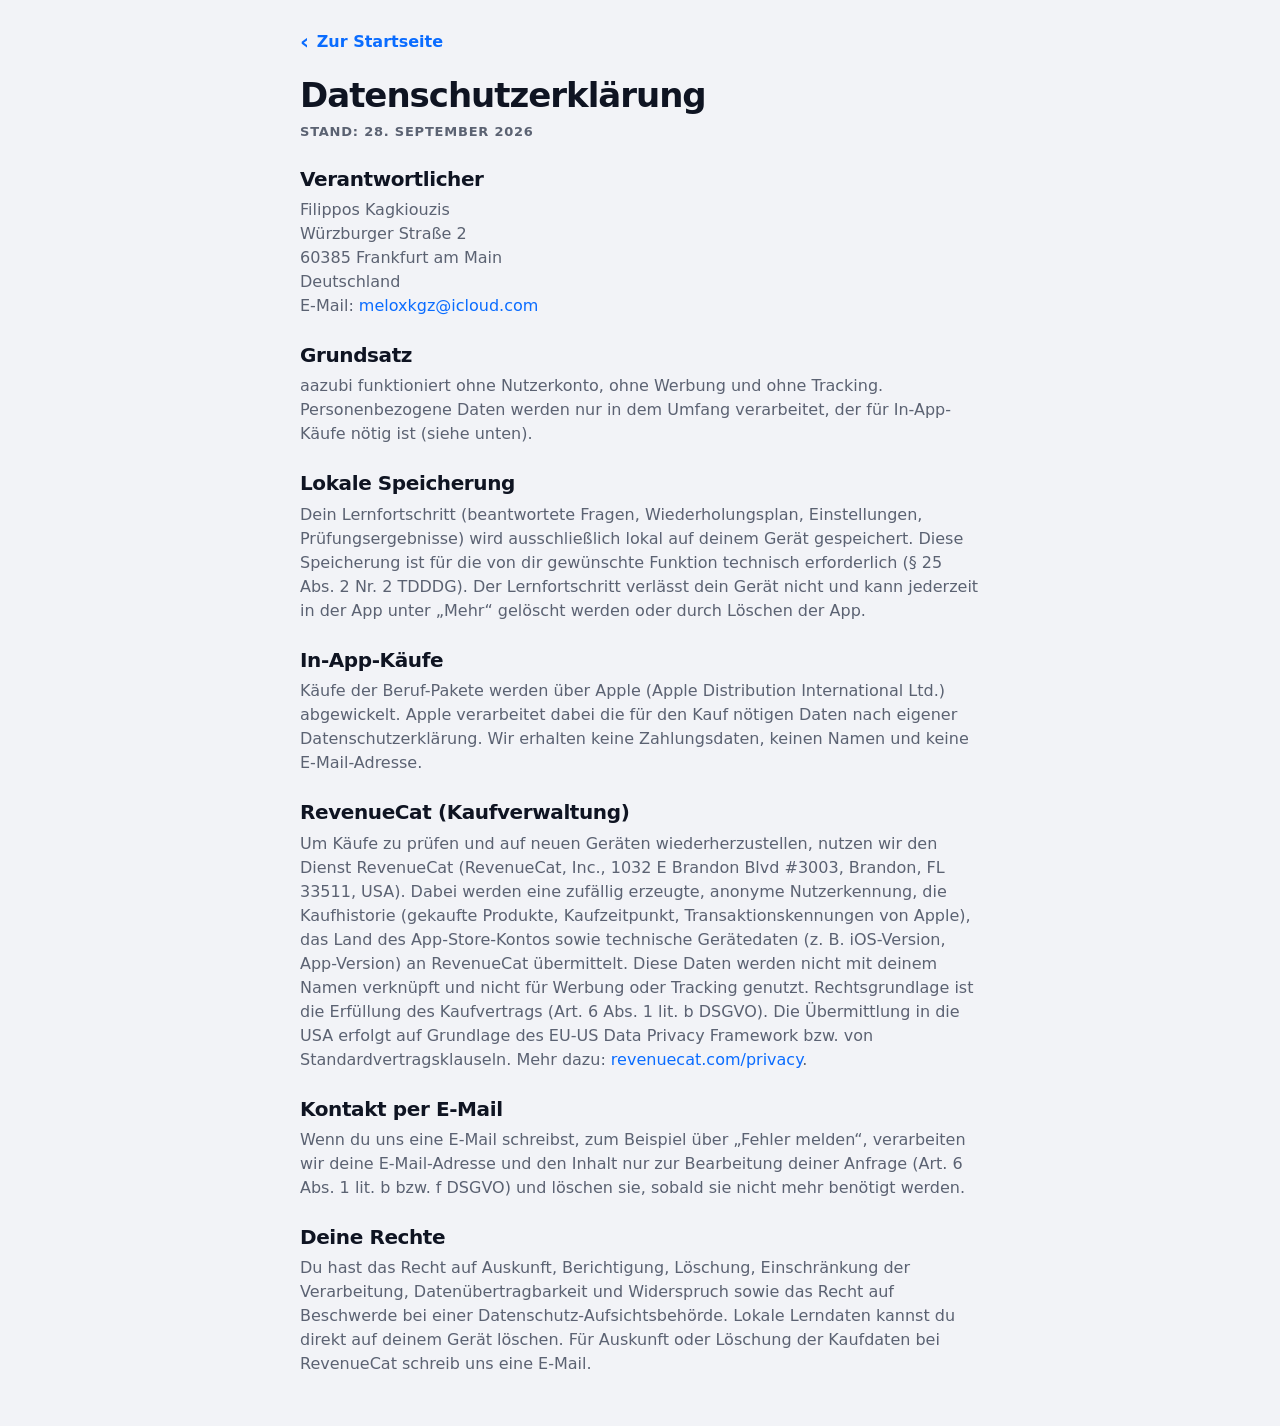
==== datenschutz.html @ 2c67dcf4 "aazubi: Support, Datenschutz, Impressum Co-Authored-By: Claude Opus 5.5 <noreply@anthropic.com>" ====
<!doctype html>
<html lang="de">
<head>
  <meta charset="utf-8">
  <meta name="viewport" content="width=device-width, initial-scale=1, viewport-fit=cover">
  <title>Datenschutz - aazubi</title>
  <link rel="stylesheet" href="style.css">
</head>
<body class="legal-page">
  <article class="legal">
    <a class="back" href="index.html">Zur Startseite</a>
    <h1>Datenschutzerklärung</h1>
    <p class="eyebrow">Stand: 28. September 2026</p>
    <h2>Verantwortlicher</h2>
    <p>Filippos Kagkiouzis<br>Würzburger Straße 2<br>60385 Frankfurt am Main<br>Deutschland<br>E-Mail: <a href="mailto:meloxkgz@icloud.com">meloxkgz@icloud.com</a></p>
    <h2>Grundsatz</h2>
    <p>aazubi funktioniert ohne Nutzerkonto, ohne Werbung und ohne Tracking. Personenbezogene Daten werden nur in dem Umfang verarbeitet, der für In-App-Käufe nötig ist (siehe unten).</p>
    <h2>Lokale Speicherung</h2>
    <p>Dein Lernfortschritt (beantwortete Fragen, Wiederholungsplan, Einstellungen, Prüfungsergebnisse) wird ausschließlich lokal auf deinem Gerät gespeichert. Diese Speicherung ist für die von dir gewünschte Funktion technisch erforderlich (§ 25 Abs. 2 Nr. 2 TDDDG). Der Lernfortschritt verlässt dein Gerät nicht und kann jederzeit in der App unter „Mehr“ gelöscht werden oder durch Löschen der App.</p>
    <h2>In-App-Käufe</h2>
    <p>Käufe der Beruf-Pakete werden über Apple (Apple Distribution International Ltd.) abgewickelt. Apple verarbeitet dabei die für den Kauf nötigen Daten nach eigener Datenschutzerklärung. Wir erhalten keine Zahlungsdaten, keinen Namen und keine E-Mail-Adresse.</p>
    <h2>RevenueCat (Kaufverwaltung)</h2>
    <p>Um Käufe zu prüfen und auf neuen Geräten wiederherzustellen, nutzen wir den Dienst RevenueCat (RevenueCat, Inc., 1032 E Brandon Blvd #3003, Brandon, FL 33511, USA). Dabei werden eine zufällig erzeugte, anonyme Nutzerkennung, die Kaufhistorie (gekaufte Produkte, Kaufzeitpunkt, Transaktionskennungen von Apple), das Land des App-Store-Kontos sowie technische Gerätedaten (z. B. iOS-Version, App-Version) an RevenueCat übermittelt. Diese Daten werden nicht mit deinem Namen verknüpft und nicht für Werbung oder Tracking genutzt. Rechtsgrundlage ist die Erfüllung des Kaufvertrags (Art. 6 Abs. 1 lit. b DSGVO). Die Übermittlung in die USA erfolgt auf Grundlage des EU-US Data Privacy Framework bzw. von Standardvertragsklauseln. Mehr dazu: <a href="https://www.revenuecat.com/privacy">revenuecat.com/privacy</a>.</p>
    <h2>Kontakt per E-Mail</h2>
    <p>Wenn du uns eine E-Mail schreibst, zum Beispiel über „Fehler melden“, verarbeiten wir deine E-Mail-Adresse und den Inhalt nur zur Bearbeitung deiner Anfrage (Art. 6 Abs. 1 lit. b bzw. f DSGVO) und löschen sie, sobald sie nicht mehr benötigt werden.</p>
    <h2>Deine Rechte</h2>
    <p>Du hast das Recht auf Auskunft, Berichtigung, Löschung, Einschränkung der Verarbeitung, Datenübertragbarkeit und Widerspruch sowie das Recht auf Beschwerde bei einer Datenschutz-Aufsichtsbehörde. Lokale Lerndaten kannst du direkt auf deinem Gerät löschen. Für Auskunft oder Löschung der Kaufdaten bei RevenueCat schreib uns eine E-Mail.</p>
  </article>
</body>
</html>
---- style.css ----
/* ==========================================================================
   aazubi — Designsystem nach der Industriekaufmann-iOS-App (IndustrieTrainer)
   SF Pro in schweren Schnitten, iOS-Gruppengrau, Navy→Blau-Hero,
   weiße Karten mit grauem Versal-Label + fetter Überschrift, Pillen-Chips,
   farbige Code-Chips, schwarze Buttons, Blau für Links/Sekundäraktionen.
   ========================================================================== */

:root {
  --bg: #f2f3f7;
  --surface: #ffffff;
  --surface-2: #f2f2f5;
  --surface-3: #e7e8ed;
  --ink: #0f1422;
  --ink-2: #5b6272;
  --ink-3: #6b7280;
  --line: #e6e7ec;
  --line-2: #d9dbe2;
  --btn-bg: #111827;
  --btn-fg: #ffffff;
  --blue: #0a6cff;
  --blue-soft: #e3efff;
  --sel-border: #8cc8f5;
  --ok: #22c55e;  --ok-soft: #e7f8ee; --ok-ink: #15803d;
  --bad: #ef4444; --bad-soft: #fdecec; --bad-ink: #c62828;
  --warn: #f59e0b;
  --orange: #f97316; --orange-soft: #ffedd5;
  --violet: #8b5cf6; --violet-soft: #ede9fe;
  --green: #10b981; --green-soft: #d1fae5;
  --blue-chip: #2563eb; --blue-chip-soft: #e0e7ff;
  --gray-chip: #64748b; --gray-chip-soft: #eef0f4;
  --hero: linear-gradient(135deg, #141a28 0%, #1f3354 38%, #2d5a9b 68%, #0a84ff 100%);
  --shadow: 0 1px 2px rgba(15, 20, 34, .04), 0 8px 24px -12px rgba(15, 20, 34, .12);
  --shadow-lg: 0 2px 4px rgba(15, 20, 34, .05), 0 24px 48px -20px rgba(15, 20, 34, .28);
  --r-card: 28px;
  --r-md: 18px;
  --font: -apple-system, BlinkMacSystemFont, "SF Pro Text", "SF Pro Display", "Helvetica Neue", system-ui, sans-serif;
  --font-display: -apple-system, BlinkMacSystemFont, "SF Pro Display", "Helvetica Neue", system-ui, sans-serif;
  --font-sans: var(--font);
  --font-mono: var(--font);
  --ease: cubic-bezier(.2, .8, .2, 1);
  --spring: cubic-bezier(.34, 1.3, .64, 1);
  --safe-top: env(safe-area-inset-top, 0px);
  --safe-bottom: env(safe-area-inset-bottom, 0px);
  color-scheme: light;
}
@media (prefers-color-scheme: dark) {
  :root {
    --bg: #000000;
    --surface: #1c1c1e;
    --surface-2: #2c2c2e;
    --surface-3: #3a3a3c;
    --ink: #f5f5f7;
    --ink-2: #aeb1b8;
    --ink-3: #8e9199;
    --line: #2c2c2e;
    --line-2: #3a3a3c;
    --btn-bg: #f5f5f7;
    --btn-fg: #0f1422;
    --blue: #0a84ff;
    --blue-soft: #0f2a4d;
    --sel-border: #3a8ee6;
    --ok-soft: #10301d; --ok-ink: #4ade80;
    --bad-soft: #3a1414; --bad-ink: #f87171;
    --orange-soft: #3a2410; --violet-soft: #2a1f47; --green-soft: #0e3024; --blue-chip-soft: #1a2448; --gray-chip-soft: #2c2c2e;
    --shadow: 0 1px 0 rgba(255, 255, 255, .03) inset;
    --shadow-lg: 0 1px 0 rgba(255, 255, 255, .04) inset;
    color-scheme: dark;
  }
}

/* ---------- Basis ---------- */
*, *::before, *::after { box-sizing: border-box; margin: 0; -webkit-tap-highlight-color: transparent; }
html { background: var(--bg); }
body {
  min-height: 100dvh;
  font-family: var(--font);
  font-size: 16px;
  line-height: 1.4;
  color: var(--ink);
  background: var(--bg);
  -webkit-font-smoothing: antialiased;
  overflow-x: hidden;
  -webkit-user-select: none;
  user-select: none;
}
button, input, select { font: inherit; color: inherit; }
button { cursor: pointer; background: none; border: 0; padding: 0; text-align: inherit; }
a { color: inherit; text-decoration: none; }
ul { list-style: none; padding: 0; }
h1, h2, h3 { font-weight: 800; letter-spacing: -.02em; line-height: 1.12; text-wrap: balance; }
p { color: var(--ink-2); text-wrap: pretty; }
svg.i { width: 20px; height: 20px; flex: none; fill: none; stroke: currentColor; stroke-width: 2.1; stroke-linecap: round; stroke-linejoin: round; }
.num, .mono { font-variant-numeric: tabular-nums; }
:where(button, a, input, [tabindex]):focus-visible { outline: 3px solid var(--blue); outline-offset: 2px; border-radius: 12px; }

/* Labels: graue Versalien in Fett (wie „SETUP“, „WARUM PREMIUM“) */
.eyebrow {
  display: flex; align-items: center; gap: 7px;
  font-size: 13px; font-weight: 800; letter-spacing: .06em; text-transform: uppercase;
  color: var(--ink-3);
}
.kicker { font-size: 13px; font-weight: 800; letter-spacing: .06em; text-transform: uppercase; color: var(--ink-3); }
.dot { width: 7px; height: 7px; border-radius: 50%; background: var(--ink-3); flex: none; }
.dot.ok { background: var(--ok); }
.dot.gold { background: var(--orange); }

.app { max-width: 720px; margin: 0 auto; padding: calc(10px + var(--safe-top)) 16px calc(112px + var(--safe-bottom)); }

/* ---------- Kopfzeile ---------- */
.topline { display: flex; align-items: center; justify-content: space-between; gap: 12px; min-height: 52px; margin-bottom: 14px; }
.wordmark { font-size: 24px; font-weight: 900; letter-spacing: -.03em; line-height: 1; }
.wordmark small { display: none; }
.chip-btn {
  display: inline-flex; align-items: center; gap: 8px; height: 44px; padding: 0 16px;
  border-radius: 999px; background: var(--surface); box-shadow: var(--shadow);
  font-size: 15px; font-weight: 700; white-space: nowrap;
}
.chip-btn svg.i { width: 17px; height: 17px; color: var(--ink-2); }

.page-title { margin: 8px 4px 20px; }
.page-title .kicker { margin-bottom: 6px; }
.page-title h1 { font-size: 34px; font-weight: 900; letter-spacing: -.03em; line-height: 1.08; }
.page-title p { margin-top: 8px; font-size: 16px; line-height: 1.45; }
.meta-row { display: none; }

/* ---------- Buttons ---------- */
.btn {
  display: inline-flex; align-items: center; justify-content: center; gap: 8px;
  min-height: 54px; padding: 0 20px; border-radius: 16px;
  font-size: 17px; font-weight: 800; letter-spacing: -.01em; white-space: nowrap;
  transition: transform .25s var(--spring), opacity .15s;
}
.btn:active { transform: scale(.97); }
.btn svg.i { width: 18px; height: 18px; stroke-width: 2.4; }
.btn-primary { background: var(--btn-bg); color: var(--btn-fg); }
.btn-secondary { background: var(--surface-3); color: var(--blue); }
.btn-ghost { color: var(--blue); font-weight: 700; }
.btn-danger { background: var(--bad) !important; color: #fff !important; }
.btn-block { width: 100%; }
.btn[disabled] { opacity: .35; pointer-events: none; }
.btn-row { display: flex; gap: 10px; }
.btn-row .btn { flex: 1 1 0; min-width: 0; }
.btn-hero { width: 100%; justify-content: space-between; }
.btn-hero .meta { font-size: 14px; font-weight: 700; opacity: .7; display: inline-flex; gap: 6px; align-items: center; }
.linklike { display: inline-flex; align-items: center; gap: 6px; font-size: 15px; font-weight: 700; color: var(--blue); }
.linklike svg.i { width: 16px; height: 16px; }

/* ---------- Karten ---------- */
.card, .sec {
  position: relative; background: var(--surface); border-radius: var(--r-card);
  box-shadow: var(--shadow); padding: 22px 20px; margin-bottom: 14px;
}
.card-head, .sec-head { display: flex; justify-content: space-between; align-items: center; gap: 10px; }
.card-head .aside, .sec-head .aside { font-size: 14px; font-weight: 700; color: var(--ink-3); white-space: nowrap; }
.card h2, .sec h2 { font-size: 24px; font-weight: 900; letter-spacing: -.025em; margin-top: 6px; }
.sec-head h3 { font-size: 13px; font-weight: 800; letter-spacing: .06em; text-transform: uppercase; color: var(--ink-3); }
.sec-title { font-size: 24px; font-weight: 900; letter-spacing: -.025em; margin: 6px 0 16px; line-height: 1.15; }
.card .desc { margin-top: 6px; font-size: 15px; }
.card-foot { display: flex; justify-content: space-between; align-items: center; gap: 10px; margin-top: 16px; padding-top: 14px; border-top: 1px solid var(--line); font-size: 14px; color: var(--ink-3); }
.tags { display: flex; flex-wrap: wrap; gap: 6px; margin-top: 12px; }
.tag { display: inline-flex; align-items: center; gap: 5px; min-height: 26px; padding: 3px 10px; border-radius: 999px; background: var(--surface-2); font-size: 13px; font-weight: 700; color: var(--ink-2); }
.tag.ok { background: var(--ok-soft); color: var(--ok-ink); }
.tag.gold { background: var(--blue-soft); color: var(--blue); font-weight: 800; }
.tag.dark { background: var(--btn-bg); color: var(--btn-fg); }
.section-label { margin: 26px 4px 12px; }
.section-label .eyebrow { font-size: 13px; }
.fine { font-size: 13px; line-height: 1.5; color: var(--ink-3); text-align: center; margin-top: 14px; }
.fine a { color: var(--blue); font-weight: 600; }

/* ---------- Hero (Navy→Blau) ---------- */
.hero2 {
  position: relative; overflow: hidden; border-radius: 32px; padding: 24px 22px 22px; margin-bottom: 14px;
  background: var(--hero); color: #fff; box-shadow: var(--shadow-lg);
}
.hero2 .top { display: flex; justify-content: space-between; align-items: center; gap: 10px; }
.hero2 .eb { font-size: 13px; font-weight: 800; letter-spacing: .06em; text-transform: uppercase; color: rgba(255, 255, 255, .72); }
.hero2 .pillnum { padding: 8px 14px; border-radius: 999px; background: rgba(255, 255, 255, .14); font-size: 17px; font-weight: 900; letter-spacing: .01em; white-space: nowrap; }
.hero2 h1 { margin-top: 16px; font-size: 32px; font-weight: 900; letter-spacing: -.03em; line-height: 1.1; color: #fff; }
.hero2 p { margin-top: 10px; color: rgba(255, 255, 255, .78); font-size: 16px; line-height: 1.45; }
.hero2 .tiles { display: grid; grid-template-columns: repeat(3, 1fr); gap: 10px; margin-top: 20px; }
.hero2 .tile { padding: 14px 12px 12px; border-radius: 18px; background: rgba(255, 255, 255, .13); text-align: left; color: #fff; }
.hero2 .tile b { display: block; font-size: 24px; font-weight: 900; letter-spacing: -.02em; line-height: 1.05; font-variant-numeric: tabular-nums; white-space: nowrap; }
.hero2 .tile span { display: block; margin-top: 4px; font-size: 13px; font-weight: 700; color: rgba(255, 255, 255, .72); }
.hero2 .btn { margin-top: 18px; background: #fff; color: #0f1422; }
.hero2 .sub-actions { display: flex; justify-content: center; margin-top: 12px; }
.hero2 .sub-actions button { font-size: 15px; font-weight: 700; color: rgba(255, 255, 255, .85); display: inline-flex; gap: 6px; align-items: center; min-height: 36px; }
.hero2 .sub-actions svg.i { width: 16px; height: 16px; }

/* ---------- Tagesplan ---------- */
.plan-row { display: grid; grid-template-columns: 1fr 1fr; gap: 10px; margin-top: 16px; }
.plan-row > div { padding: 14px; border-radius: var(--r-md); background: var(--surface-2); }
.plan-row b { display: block; font-size: 26px; font-weight: 900; letter-spacing: -.02em; font-variant-numeric: tabular-nums; }
.plan-row span { font-size: 13px; font-weight: 700; color: var(--ink-3); }
.bar { height: 10px; border-radius: 10px; background: var(--surface-3); overflow: hidden; }
.bar > i { display: block; height: 100%; border-radius: 10px; background: var(--blue); transition: width .6s var(--ease); }
.bar.ok > i { background: var(--ok); }
.bar.warn > i { background: var(--warn); }
.pill-group, .toggle-group { display: flex; gap: 8px; }
.pill-group { margin-top: 16px; }
.pill-group button, .toggle-group button {
  flex: 1; min-height: 44px; padding: 0 12px; border-radius: 999px; background: var(--surface-2);
  font-size: 15px; font-weight: 800; color: var(--ink); white-space: nowrap;
  transition: background .2s, color .2s;
}
.pill-group button[aria-pressed="true"], .toggle-group button[aria-pressed="true"] { background: var(--btn-bg); color: var(--btn-fg); }

/* ---------- Prognose ---------- */
.prog-big { display: flex; align-items: baseline; gap: 8px; margin-top: 4px; }
.prog-big b { font-size: 44px; font-weight: 900; letter-spacing: -.035em; line-height: 1; font-variant-numeric: tabular-nums; }
.prog-big span { font-size: 15px; font-weight: 700; color: var(--ink-3); }
.prog-pass { display: inline-flex; align-items: center; gap: 6px; margin-top: 10px; padding: 6px 12px; border-radius: 999px; font-size: 14px; font-weight: 800; }
.prog-pass.good { background: var(--ok-soft); color: var(--ok-ink); }
.prog-pass.mid { background: var(--blue-soft); color: var(--blue); }
.prog-pass.low { background: var(--orange-soft); color: var(--orange); }
.range3 { position: relative; height: 14px; margin: 22px 0 8px; border-radius: 14px; background: var(--surface-3); }
.range3 .band { position: absolute; top: 0; bottom: 0; border-radius: 14px; background: var(--blue); }
.range3 .pass { position: absolute; top: -5px; bottom: -5px; width: 3px; margin-left: -1.5px; border-radius: 3px; background: var(--ink); }
.range3-l { display: flex; justify-content: space-between; font-size: 12px; font-weight: 700; color: var(--ink-3); }
.lever3 { display: grid; grid-template-columns: 48px 1fr auto; gap: 14px; align-items: center; width: 100%; margin-top: 18px; padding: 14px; border-radius: 20px; background: var(--surface-2); text-align: left; }
.lever3 .ic { width: 48px; height: 48px; border-radius: 14px; display: grid; place-items: center; background: var(--blue-chip-soft); color: var(--blue-chip); }
.lever3 .t { font-size: 15px; line-height: 1.35; font-weight: 600; color: var(--ink-2); }
.lever3 .t b { display: block; color: var(--ink); font-weight: 800; }
.lever3 .chev { color: var(--ink-3); }

/* ---------- Kennzahlen ---------- */
.kpis { display: grid; grid-template-columns: repeat(2, 1fr); gap: 12px; margin-bottom: 14px; }
.kpi { background: var(--surface); border-radius: 22px; box-shadow: var(--shadow); padding: 16px; text-align: left; }
.kpi .eyebrow { font-size: 12px; }
.kpi .v { font-size: 30px; font-weight: 900; letter-spacing: -.03em; margin-top: 6px; line-height: 1; font-variant-numeric: tabular-nums; }
.kpi .v small { font-size: 15px; font-weight: 800; color: var(--ink-3); margin-left: 2px; }
.kpi .f { display: flex; align-items: center; gap: 5px; margin-top: 8px; font-size: 13px; font-weight: 600; color: var(--ink-3); }
.kpi .f svg.i { width: 15px; height: 15px; }
.week { display: grid; grid-template-columns: repeat(7, 1fr); gap: 4px; margin-top: 10px; }
.week i { height: 8px; border-radius: 8px; background: var(--surface-3); }
.week i.on { background: var(--ok); }
.week i.frz { background: var(--sel-border); }

/* ---------- Themen-Kacheln (wie „Was fällt dir gerade schwer?“) ---------- */
.topics { display: grid; grid-template-columns: 1fr 1fr; gap: 10px; }
.topic { display: flex; align-items: center; gap: 12px; min-height: 76px; padding: 12px; border-radius: 22px; background: var(--surface); box-shadow: inset 0 0 0 1.5px var(--line); text-align: left; transition: transform .2s var(--spring); }
.topic:active { transform: scale(.97); }
.topic .code2 { flex: none; min-width: 52px; height: 52px; padding: 0 8px; border-radius: 16px; display: grid; place-items: center; font-size: 17px; font-weight: 900; letter-spacing: -.01em; }
.topic .t2 { font-size: 15px; font-weight: 800; line-height: 1.2; letter-spacing: -.01em; }
.topic .m2 { font-size: 12.5px; font-weight: 600; color: var(--ink-3); margin-top: 3px; }
.topic.focus { background: var(--orange-soft); box-shadow: inset 0 0 0 1.5px color-mix(in srgb, var(--orange) 55%, transparent); }
.c-orange { background: var(--orange-soft); color: var(--orange); }
.c-blue { background: var(--blue-chip-soft); color: var(--blue-chip); }
.c-green { background: var(--green-soft); color: var(--green); }
.c-violet { background: var(--violet-soft); color: var(--violet); }
.c-gray { background: var(--gray-chip-soft); color: var(--gray-chip); }
.topic.focus .code2 { background: color-mix(in srgb, var(--orange) 16%, var(--surface)); }

/* ---------- Nummern-Liste (wie „01 PDF-Chaos ersetzen“) ---------- */
.steps { display: flex; flex-direction: column; gap: 18px; }
.step { display: grid; grid-template-columns: 52px 1fr; gap: 14px; align-items: start; }
.step .n { width: 52px; height: 52px; border-radius: 16px; display: grid; place-items: center; background: var(--btn-bg); color: var(--btn-fg); font-size: 17px; font-weight: 900; }
.step b { display: block; font-size: 18px; font-weight: 900; letter-spacing: -.015em; line-height: 1.25; }
.step span { display: block; margin-top: 3px; font-size: 15px; color: var(--ink-2); line-height: 1.4; }

/* ---------- Premium-Hero ---------- */
.feat { display: grid; grid-template-columns: 52px 1fr; gap: 14px; align-items: start; margin-top: 16px; }
.feat .ic { width: 52px; height: 52px; border-radius: 16px; display: grid; place-items: center; background: rgba(255, 255, 255, .14); color: #fff; }
.feat .ic svg.i { width: 24px; height: 24px; }
.feat b { display: block; font-size: 17px; font-weight: 900; color: #fff; letter-spacing: -.01em; }
.feat span { display: block; margin-top: 2px; font-size: 15px; color: rgba(255, 255, 255, .78); line-height: 1.4; }
.crown { position: absolute; right: 20px; top: 20px; width: 64px; height: 64px; border-radius: 20px; display: grid; place-items: center; background: rgba(255, 255, 255, .14); }
.crown svg.i { width: 32px; height: 32px; stroke-width: 2.2; }

/* ---------- Listen (Lernfelder, Berufe, Menü) ---------- */
.list { background: var(--surface); border-radius: var(--r-card); box-shadow: var(--shadow); overflow: hidden; margin-bottom: 14px; }
.row-item { display: grid; grid-template-columns: 52px 1fr auto; gap: 14px; align-items: center; width: 100%; padding: 14px 16px; text-align: left; }
.row-item + .row-item { border-top: 1px solid var(--line); }
.row-item:active { background: var(--surface-2); }
.row-item .code { width: 52px; height: 52px; border-radius: 16px; display: grid; place-items: center; font-size: 16px; font-weight: 900; background: var(--blue-chip-soft); color: var(--blue-chip); }
.row-item .code svg.i { width: 24px; height: 24px; }
.row-item.done .code { background: var(--green-soft); color: var(--green); }
.row-item.sel { background: var(--blue-soft); }
.row-item.sel .code { background: var(--btn-bg); color: var(--btn-fg); }
.row-item .t { font-size: 16px; font-weight: 800; line-height: 1.28; letter-spacing: -.01em; }
.row-item .m { font-size: 13.5px; font-weight: 600; color: var(--ink-3); margin-top: 3px; }
.row-item .bar { height: 6px; margin-top: 9px; }
.row-item .chev { color: var(--ink-3); }
.row-item[disabled] { opacity: .45; }

.seg { display: flex; gap: 8px; overflow-x: auto; scrollbar-width: none; margin-bottom: 14px; padding: 2px; }
.seg::-webkit-scrollbar { display: none; }
.seg button { flex: none; min-height: 40px; padding: 0 16px; border-radius: 999px; background: var(--surface); box-shadow: var(--shadow); font-size: 14px; font-weight: 800; color: var(--ink); white-space: nowrap; }
.seg button.on { background: var(--btn-bg); color: var(--btn-fg); }

/* ---------- Onboarding ---------- */
.search { position: relative; display: block; margin-bottom: 14px; }
.search svg.i { position: absolute; left: 16px; top: 50%; transform: translateY(-50%); color: var(--ink-3); width: 18px; height: 18px; }
.search input { width: 100%; height: 52px; border-radius: 16px; border: 0; background: var(--surface); box-shadow: var(--shadow); padding: 0 16px 0 46px; font-size: 17px; outline: none; -webkit-user-select: text; user-select: text; }
.checks { display: flex; flex-direction: column; gap: 10px; margin-top: 18px; }
.checks > span { display: flex; align-items: center; gap: 10px; font-size: 15px; font-weight: 600; color: rgba(255, 255, 255, .85); }
.checks svg.i { width: 20px; height: 20px; padding: 3px; border-radius: 50%; background: var(--ok); color: #fff; stroke-width: 3; }
.choice-grid { display: grid; grid-template-columns: repeat(3, 1fr); gap: 10px; }
.choice { padding: 18px 8px 16px; border-radius: 22px; background: var(--surface); box-shadow: inset 0 0 0 1.5px var(--line); text-align: center; }
.choice b { display: block; font-size: 32px; font-weight: 900; letter-spacing: -.03em; line-height: 1; }
.choice span { display: block; margin-top: 6px; font-size: 14px; font-weight: 700; color: var(--ink-3); }
.choice.sel { background: var(--btn-bg); box-shadow: none; }
.choice.sel b, .choice.sel span { color: var(--btn-fg); }
.field { margin-top: 20px; }
.field label { display: block; margin-bottom: 8px; }
.field input { width: 100%; height: 54px; border-radius: 16px; border: 0; background: var(--surface); box-shadow: var(--shadow); padding: 0 16px; font-size: 17px; -webkit-user-select: text; user-select: text; }
.sticky-cta { position: sticky; bottom: calc(14px + var(--safe-bottom)); margin-top: 20px; z-index: 5; }
.sticky-cta .btn { box-shadow: 0 12px 30px -10px rgba(15, 20, 34, .45); }

/* ---------- Aufgabe ---------- */
.quiz { position: fixed; inset: 0; z-index: 40; background: var(--bg); overflow-y: auto; -webkit-overflow-scrolling: touch; }
.practice-bar { position: sticky; top: 0; z-index: 3; display: flex; align-items: center; gap: 12px; padding: calc(10px + var(--safe-top)) 16px 10px; background: color-mix(in srgb, var(--bg) 88%, transparent); -webkit-backdrop-filter: blur(20px) saturate(180%); backdrop-filter: blur(20px) saturate(180%); }
.practice-bar .close { width: 44px; height: 44px; border-radius: 50%; background: var(--surface); box-shadow: var(--shadow); display: grid; place-items: center; flex: none; }
.practice-bar .ttl { flex: 1; min-width: 0; }
.practice-bar .ttl .eyebrow { font-size: 11.5px; }
.practice-bar .ttl b { display: block; font-size: 17px; font-weight: 800; overflow: hidden; text-overflow: ellipsis; white-space: nowrap; }
.progress-row { display: flex; align-items: center; gap: 12px; padding: 4px 20px 12px; font-size: 13px; font-weight: 700; color: var(--ink-3); background: color-mix(in srgb, var(--bg) 88%, transparent); }
.progress-row .bar { flex: 1; height: 8px; }
.progress-row b { color: var(--ink); }
.exam-bar { position: sticky; top: 0; z-index: 3; display: flex; align-items: center; gap: 10px; padding: calc(10px + var(--safe-top)) 16px 12px; background: var(--hero); color: #fff; }
.exam-bar .icon { width: 44px; height: 44px; border-radius: 50%; background: rgba(255, 255, 255, .14); display: grid; place-items: center; flex: none; }
.exam-bar .timer { flex: 1; min-width: 0; display: flex; flex-direction: column; justify-content: center; }
.exam-bar .timer span { display: flex; align-items: center; gap: 6px; font-size: 11.5px; font-weight: 800; letter-spacing: .06em; color: rgba(255, 255, 255, .7); }
.exam-bar .timer b { font-size: 24px; font-weight: 900; letter-spacing: -.01em; font-variant-numeric: tabular-nums; }
.exam-bar .timer.warn b { color: #ffb4ad; }
.exam-bar .end { min-height: 44px; padding: 0 16px; border-radius: 14px; background: #fff; color: #0f1422; font-weight: 800; font-size: 15px; flex: none; }
.quiz-body { max-width: 720px; margin: 0 auto; padding: 8px 16px calc(120px + var(--safe-bottom)); }
.task { background: var(--surface); border-radius: var(--r-card); box-shadow: var(--shadow); overflow: hidden; }
.task-head { display: flex; justify-content: space-between; align-items: flex-start; gap: 12px; padding: 20px 20px 0; }
.task-head b { font-size: 13px; font-weight: 800; letter-spacing: .06em; text-transform: uppercase; color: var(--ink-3); }
.task-head .tag { margin-top: 10px; background: var(--blue-chip-soft); color: var(--blue-chip); font-weight: 800; }
.task-head .type { margin-top: 8px; font-size: 13px; font-weight: 700; color: var(--ink-3); }
.task-tools { display: flex; gap: 8px; flex: none; }
.task-tools .tool { width: 44px; height: 44px; border-radius: 50%; background: var(--surface-2); display: grid; place-items: center; color: var(--ink-2); }
.task-tools .tool svg.i { width: 19px; height: 19px; }
.task-body { padding: 16px 20px 20px; }
.task-body .prompt { font-size: 22px; font-weight: 800; line-height: 1.3; letter-spacing: -.02em; color: var(--ink); -webkit-user-select: text; user-select: text; }
.options { display: flex; flex-direction: column; gap: 10px; margin-top: 20px; }
.option {
  display: grid; grid-template-columns: 38px 1fr 26px; gap: 12px; align-items: center;
  width: 100%; padding: 14px; border-radius: 20px; background: var(--surface);
  box-shadow: inset 0 0 0 1.5px var(--line); font-size: 16px; font-weight: 600; line-height: 1.35; color: var(--ink);
  transition: transform .2s var(--spring), box-shadow .15s, background .15s;
}
.option:active { transform: scale(.985); }
.option .key { width: 38px; height: 38px; border-radius: 12px; display: grid; place-items: center; background: var(--surface-2); font-size: 16px; font-weight: 900; color: var(--ink-2); }
.option .mark { width: 26px; height: 26px; }
.option .mark svg.i { width: 26px; height: 26px; }
.option.picked { background: var(--blue-soft); box-shadow: inset 0 0 0 2px var(--sel-border); }
.option.picked .key { background: var(--blue); color: #fff; }
.option.picked .mark { color: var(--blue); }
.option.right { background: var(--ok-soft); box-shadow: inset 0 0 0 2px var(--ok); }
.option.right .key { background: var(--ok); color: #fff; }
.option.right .mark { color: var(--ok); }
.option.wrong { background: var(--bad-soft); box-shadow: inset 0 0 0 2px var(--bad); }
.option.wrong .key { background: var(--bad); color: #fff; }
.option.wrong .mark { color: var(--bad); }
.option.dim { opacity: .45; }
.solution { margin-top: 14px; padding: 20px; border-radius: var(--r-card); background: var(--surface); box-shadow: var(--shadow); scroll-margin-bottom: calc(100px + var(--safe-bottom)); animation: rise .35s var(--ease) both; }
.solution .lbl { display: inline-flex; align-items: center; min-height: 30px; padding: 4px 12px; border-radius: 999px; background: var(--ok-soft); color: var(--ok-ink); font-size: 14px; font-weight: 800; margin-bottom: 12px; }
.solution.bad .lbl { background: var(--bad-soft); color: var(--bad-ink); }
.solution p { color: var(--ink); font-size: 16px; line-height: 1.5; -webkit-user-select: text; user-select: text; }
.sol-line { font-weight: 600; margin-bottom: 8px; }
.sol-line b { font-weight: 800; }
.hint-strong { margin-top: 12px; padding-top: 12px; border-top: 1px solid var(--line); font-size: 14px !important; color: var(--ink-2) !important; }
.quiz-foot { position: fixed; left: 0; right: 0; bottom: 0; z-index: 41; padding: 12px 16px calc(12px + var(--safe-bottom)); background: color-mix(in srgb, var(--bg) 90%, transparent); -webkit-backdrop-filter: blur(20px) saturate(180%); backdrop-filter: blur(20px) saturate(180%); }
.quiz-foot .inner { max-width: 720px; margin: 0 auto; display: flex; gap: 10px; align-items: center; }
.quiz-foot .btn { flex: 1; }
.quiz-foot .hint { flex: 1; text-align: center; font-size: 14px; font-weight: 600; color: var(--ink-3); padding: 16px 0; }

/* Rechenaufgabe */
.num-wrap { margin-top: 20px; }
.num-wrap .eyebrow { font-size: 12px; }
.num-field { display: flex; align-items: center; gap: 10px; margin-top: 10px; padding: 0 18px; height: 64px; border-radius: 20px; background: var(--surface-2); box-shadow: inset 0 0 0 2px transparent; transition: box-shadow .15s; }
.num-field:focus-within { box-shadow: inset 0 0 0 2px var(--sel-border); background: var(--blue-soft); }
.num-field input { flex: 1; min-width: 0; border: 0; background: transparent; outline: none; font-size: 28px; font-weight: 900; letter-spacing: -.02em; color: var(--ink); font-variant-numeric: tabular-nums; -webkit-user-select: text; user-select: text; }
.num-field .unit { font-size: 20px; font-weight: 800; color: var(--ink-3); }
.num-wrap.right .num-field { background: var(--ok-soft); box-shadow: inset 0 0 0 2px var(--ok); }
.num-wrap.wrong .num-field { background: var(--bad-soft); box-shadow: inset 0 0 0 2px var(--bad); }
.num-note { margin-top: 8px; font-size: 14px; font-weight: 700; color: var(--bad-ink); }

/* Buchungssatz */
.book { margin-top: 20px; }
.book-cols { display: grid; grid-template-columns: 1fr 1fr; gap: 10px; }
.book-col { display: flex; flex-direction: column; gap: 8px; min-height: 124px; padding: 12px; border-radius: 20px; background: var(--surface-2); box-shadow: inset 0 0 0 2px transparent; text-align: left; }
.book-col.active { background: var(--blue-soft); box-shadow: inset 0 0 0 2px var(--sel-border); }
.book-col .eyebrow { font-size: 12px; }
.book-drop { display: flex; flex-direction: column; gap: 6px; }
.book-empty { font-size: 13px; font-weight: 600; color: var(--ink-3); }
.konto-pool { display: grid; grid-template-columns: 1fr 1fr; gap: 8px; }
.konto { display: flex; flex-direction: column; align-items: flex-start; gap: 2px; width: 100%; min-height: 52px; padding: 10px 12px; border-radius: 16px; background: var(--surface); box-shadow: inset 0 0 0 1.5px var(--line); text-align: left; }
.konto b { font-size: 15px; font-weight: 900; font-variant-numeric: tabular-nums; }
.konto span { font-size: 12.5px; font-weight: 600; line-height: 1.3; color: var(--ink-2); }
.konto.used { opacity: .35; }
.konto.right { background: var(--ok-soft); box-shadow: inset 0 0 0 2px var(--ok); }
.konto.wrong { background: var(--bad-soft); box-shadow: inset 0 0 0 2px var(--bad); text-decoration: line-through; }
.konto.missing { background: transparent; box-shadow: inset 0 0 0 2px var(--ok); opacity: .85; }
.konto.missing::before { content: "fehlt"; font-size: 11px; font-weight: 800; letter-spacing: .06em; text-transform: uppercase; color: var(--ok-ink); }

/* Ergebnis */
.result-top { text-align: center; padding: 28px 20px 24px; background: var(--hero); color: #fff; }
.result-top .eyebrow { justify-content: center; color: rgba(255, 255, 255, .72); }
.result-top .score { font-size: 80px; font-weight: 900; letter-spacing: -.05em; line-height: 1; margin-top: 12px; font-variant-numeric: tabular-nums; }
.result-top .score small { font-size: 32px; opacity: .7; }
.result-top h2 { color: #fff; font-size: 24px; margin-top: 10px; }
.result-top p { color: rgba(255, 255, 255, .8); margin-top: 8px; }
.verdict { display: inline-flex; align-items: center; gap: 8px; margin-top: 16px; min-height: 36px; padding: 0 14px; border-radius: 999px; font-size: 15px; font-weight: 800; background: rgba(255, 255, 255, .16); color: #fff; }
.verdict.ok svg.i { color: #4ade80; }
.verdict.no svg.i { color: #fca5a5; }
.lfrow { display: grid; grid-template-columns: 1fr 52px; gap: 12px; align-items: center; padding: 12px 0; }
.lfrow + .lfrow { border-top: 1px solid var(--line); }
.lfrow .t { font-size: 14px; font-weight: 700; margin-bottom: 8px; }
.lfrow .v { text-align: right; font-size: 15px; font-weight: 800; font-variant-numeric: tabular-nums; }
.review-item + .review-item { border-top: 1px solid var(--line); padding-top: 16px; margin-top: 16px; }
.review-item h3 { font-size: 16px; font-weight: 800; line-height: 1.4; margin: 10px 0; }
.review-item .a { display: flex; gap: 8px; font-size: 15px; font-weight: 600; margin-top: 4px; }
.review-item .a svg.i { width: 18px; height: 18px; margin-top: 2px; stroke-width: 2.6; }
.review-item .a.no { color: var(--bad-ink); }
.review-item .a.yes { color: var(--ok-ink); }
.review-item p.ex { font-size: 14px; margin-top: 8px; }

/* ---------- Prüfung ---------- */
.exam-grid { display: grid; gap: 12px; }
.exam { width: 100%; text-align: left; margin-bottom: 0; }
.exam.rec { background: var(--hero); color: #fff; }
.exam.rec .d, .exam.rec .f { color: rgba(255, 255, 255, .78); }
.exam .top { display: flex; justify-content: space-between; align-items: flex-start; gap: 10px; }
.exam h3 { font-size: 26px; font-weight: 900; letter-spacing: -.03em; }
.exam .d { margin-top: 4px; font-size: 15px; font-weight: 600; color: var(--ink-3); }
.exam .big { font-size: 44px; font-weight: 900; letter-spacing: -.04em; margin-top: 18px; line-height: 1; }
.exam .f { margin-top: 8px; font-size: 14px; font-weight: 700; color: var(--ink-3); }
.exam .lock { position: absolute; right: 20px; bottom: 20px; }
.exam.rec .tag.gold { background: rgba(255, 255, 255, .18); color: #fff; }
.notes { display: grid; gap: 10px; margin-top: 14px; }
.note { padding: 14px 16px; border-radius: var(--r-md); background: var(--surface-2); }
.note b { display: block; font-size: 15px; font-weight: 800; }
.note span { font-size: 14px; color: var(--ink-2); }
.checklist { display: flex; flex-direction: column; gap: 12px; margin-top: 14px; }
.checklist li { display: flex; gap: 12px; align-items: center; font-size: 16px; font-weight: 600; }
.checklist li::before { content: ""; flex: none; width: 24px; height: 24px; border-radius: 50%; background: var(--ok) url("data:image/svg+xml,%3Csvg xmlns='http://www.w3.org/2000/svg' viewBox='0 0 24 24' fill='none' stroke='white' stroke-width='3.4' stroke-linecap='round' stroke-linejoin='round'%3E%3Cpath d='M20 6 9 17l-5-5'/%3E%3C/svg%3E") center / 14px no-repeat; }

/* ---------- Karteikarten ---------- */
.flash { cursor: pointer; min-height: 340px; display: flex; flex-direction: column; padding: 24px 22px; }
.flash .front-t { font-size: 28px; font-weight: 900; letter-spacing: -.025em; line-height: 1.2; margin-top: 16px; }
.flash .lbl { display: inline-flex; align-self: flex-start; margin-top: 20px; padding: 4px 12px; border-radius: 999px; background: var(--ok-soft); color: var(--ok-ink); font-size: 14px; font-weight: 800; }
.flash .back-t { font-size: 18px; line-height: 1.5; font-weight: 500; color: var(--ink); margin-top: 10px; -webkit-user-select: text; user-select: text; }
.flash .tap { margin-top: auto; padding-top: 22px; display: flex; align-items: center; gap: 8px; font-size: 14px; font-weight: 700; color: var(--blue); }
.flash .tap svg.i { width: 17px; height: 17px; }
.rate { display: grid; grid-template-columns: 1fr 1fr; gap: 10px; }
.rate button { padding: 16px 10px; border-radius: 22px; background: var(--surface); box-shadow: var(--shadow); text-align: center; }
.rate button b { display: block; font-size: 17px; font-weight: 900; }
.rate button span { display: block; margin-top: 3px; font-size: 13px; font-weight: 600; color: var(--ink-3); }
.rate button:last-child { background: var(--btn-bg); }
.rate button:last-child b, .rate button:last-child span { color: var(--btn-fg); }

/* ---------- Mehr / Einstellungen ---------- */
.menu button, .menu a, .menu label { display: flex; justify-content: space-between; align-items: center; gap: 12px; width: 100%; min-height: 56px; padding: 14px 18px; font-size: 16px; font-weight: 700; }
.menu > * + * { border-top: 1px solid var(--line); }
.menu .v { display: inline-flex; align-items: center; gap: 6px; color: var(--ink-3); font-size: 15px; font-weight: 600; max-width: 60%; overflow: hidden; text-overflow: ellipsis; white-space: nowrap; }
.menu .v svg.i { width: 17px; height: 17px; }
.menu .danger { color: var(--bad); }
.menu a { color: var(--ink); }
.menu input[type="date"] { border: 0; background: var(--surface-2); border-radius: 10px; padding: 8px 10px; font-size: 15px; font-weight: 600; color: var(--ink); }
.setting .st, .setting-col .st { display: block; font-size: 16px; font-weight: 700; }
.setting .sd, .setting-col .sd { display: block; font-size: 13px; font-weight: 500; color: var(--ink-3); margin-top: 3px; }
.setting-col { display: block; padding: 14px 18px; }
.setting-col .toggle-group { margin-top: 12px; }
.switch { position: relative; flex: none; width: 51px; height: 31px; border-radius: 999px; background: var(--surface-3); transition: background .2s; }
.switch::after { content: ""; position: absolute; top: 2px; left: 2px; width: 27px; height: 27px; border-radius: 50%; background: #fff; box-shadow: 0 3px 8px rgba(0, 0, 0, .15), 0 1px 1px rgba(0, 0, 0, .1); transition: transform .25s var(--spring); }
.switch[aria-checked="true"] { background: var(--ok); }
.switch[aria-checked="true"]::after { transform: translateX(20px); }

/* ---------- Tab-Leiste (iOS) ---------- */
.tabbar {
  position: fixed; left: 0; right: 0; bottom: 0; z-index: 30;
  display: grid; grid-template-columns: repeat(5, 1fr);
  padding: 6px 8px calc(4px + var(--safe-bottom));
  background: color-mix(in srgb, var(--surface) 86%, transparent);
  -webkit-backdrop-filter: blur(24px) saturate(180%); backdrop-filter: blur(24px) saturate(180%);
  border-top: .5px solid var(--line-2);
}
.tabbar[hidden] { display: none; }
.tabbar button { display: flex; flex-direction: column; align-items: center; gap: 3px; padding: 5px 0; color: var(--ink-3); font-size: 11px; font-weight: 600; }
.tabbar svg.i { width: 25px; height: 25px; stroke-width: 2; }
.tabbar button.on { color: var(--blue); }
.tabbar button.on svg.i { stroke-width: 2.4; }

/* ---------- Sheet ---------- */
.overlay { position: fixed; inset: 0; z-index: 50; background: rgba(0, 0, 0, .35); animation: fade .2s ease; }
.overlay[hidden], .sheet-wrap[hidden] { display: none; }
.sheet-wrap { position: fixed; left: 0; right: 0; bottom: 0; z-index: 51; display: flex; justify-content: center; pointer-events: none; }
.sheet { pointer-events: auto; width: 100%; max-width: 620px; max-height: 92dvh; overflow-y: auto; background: var(--bg); border-radius: 28px 28px 0 0; padding: 10px 16px calc(20px + var(--safe-bottom)); box-shadow: 0 -10px 40px rgba(0, 0, 0, .2); animation: up .35s var(--ease); }
.sheet .grab { width: 38px; height: 5px; border-radius: 5px; background: var(--line-2); margin: 0 auto 16px; }
.sheet h2.sheet-t { font-size: 28px; font-weight: 900; letter-spacing: -.03em; margin: 8px 4px 8px; }
.sheet > p, .sheet [role="dialog"] > p { margin: 0 4px; }
.plan { display: grid; grid-template-columns: 28px 1fr auto; gap: 14px; align-items: center; width: 100%; padding: 20px 18px; border-radius: var(--r-card); background: var(--surface); box-shadow: var(--shadow); margin-bottom: 12px; text-align: left; }
.plan .radio { width: 26px; height: 26px; border-radius: 50%; box-shadow: inset 0 0 0 2.5px var(--ink-3); }
.plan.sel { box-shadow: inset 0 0 0 2px var(--sel-border), var(--shadow); }
.plan.sel .radio { box-shadow: none; background: var(--ok) url("data:image/svg+xml,%3Csvg xmlns='http://www.w3.org/2000/svg' viewBox='0 0 24 24' fill='none' stroke='white' stroke-width='3.4' stroke-linecap='round' stroke-linejoin='round'%3E%3Cpath d='M20 6 9 17l-5-5'/%3E%3C/svg%3E") center / 15px no-repeat; }
.plan .t { font-size: 20px; font-weight: 900; letter-spacing: -.02em; display: flex; align-items: center; gap: 8px; }
.plan .m { font-size: 15px; font-weight: 500; color: var(--ink-3); margin-top: 3px; }
.plan .p { font-size: 22px; font-weight: 900; text-align: right; letter-spacing: -.02em; }
.plan .p small { display: block; font-size: 14px; font-weight: 700; color: var(--ink-3); }

.toast { position: fixed; z-index: 60; left: 50%; transform: translateX(-50%); bottom: calc(96px + var(--safe-bottom)); padding: 12px 18px; border-radius: 16px; background: var(--btn-bg); color: var(--btn-fg); font-weight: 700; font-size: 15px; box-shadow: 0 12px 30px -10px rgba(0, 0, 0, .4); animation: drop .3s var(--ease); max-width: calc(100% - 32px); }
.toast[hidden] { display: none; }

.empty { text-align: center; padding: 34px 20px; }
.empty svg.i { width: 32px; height: 32px; color: var(--ink-3); margin: 0 auto; display: block; }
.empty h3 { font-size: 22px; font-weight: 900; margin: 14px 0 6px; }

/* ---------- Rechtliche Seiten ---------- */
.legal-page { -webkit-user-select: text; user-select: text; }
.legal { max-width: 720px; margin: 0 auto; padding: calc(20px + var(--safe-top)) 20px calc(40px + var(--safe-bottom)); }
.legal .back { display: inline-flex; align-items: center; min-height: 44px; margin-bottom: 12px; font-weight: 700; color: var(--blue); }
.legal .back::before { content: "‹\00a0"; font-size: 22px; }
.legal h1 { font-size: 34px; font-weight: 900; letter-spacing: -.03em; margin-bottom: 8px; }
.legal h2 { font-size: 20px; font-weight: 800; margin: 26px 0 8px; }
.legal p, .legal li { color: var(--ink-2); margin-bottom: 10px; line-height: 1.5; }
.legal a { color: var(--blue); }

/* ---------- Bewegung ---------- */
.stagger > * { animation: rise .45s var(--ease) both; }
.stagger > *:nth-child(2) { animation-delay: .04s; } .stagger > *:nth-child(3) { animation-delay: .08s; }
.stagger > *:nth-child(4) { animation-delay: .12s; } .stagger > *:nth-child(n+5) { animation-delay: .16s; }
.fade-in { animation: rise .35s var(--ease) both; }
@keyframes rise { from { opacity: 0; transform: translateY(10px); } to { opacity: 1; transform: none; } }
@keyframes fade { from { opacity: 0; } }
@keyframes up { from { transform: translateY(100%); } }
@keyframes drop { from { opacity: 0; transform: translate(-50%, 10px); } }

/* Schriftgröße (Einstellungen) */
html[data-size="l"] .task-body .prompt { font-size: 25px; }
html[data-size="l"] .option, html[data-size="l"] .solution p, html[data-size="l"] .back-t { font-size: 18px; }
html[data-size="xl"] .task-body .prompt { font-size: 28px; }
html[data-size="xl"] .option, html[data-size="xl"] .solution p, html[data-size="xl"] .back-t { font-size: 20px; }

@media (min-width: 760px) {
  .exam-grid { grid-template-columns: repeat(3, 1fr); }
  .kpis { grid-template-columns: repeat(4, 1fr); }
  .tabbar { left: 50%; right: auto; transform: translateX(-50%); width: 520px; bottom: 14px; border: .5px solid var(--line-2); border-radius: 22px; padding: 6px; }
}
@media (prefers-reduced-motion: reduce) { *, *::before, *::after { animation: none !important; transition: none !important; } }
/* Datumsfeld: iOS zeigt leere Datumsfelder ohne Text */
.date-field { position: relative; display: flex; align-items: center; height: 54px; border-radius: 16px; background: var(--surface); box-shadow: var(--shadow); padding: 0 16px; }
.date-field input { position: absolute; inset: 0; width: 100%; height: 100%; opacity: 0; -webkit-appearance: none; appearance: none; border: 0; }
.date-field .ph { flex: 1; font-size: 17px; font-weight: 600; color: var(--ink-3); pointer-events: none; }
.date-field svg.i { color: var(--ink-3); pointer-events: none; }
.date-field.has input { position: static; opacity: 1; background: transparent; font-size: 17px; font-weight: 700; color: var(--ink); text-align: left; }
.date-field.has .ph { display: none; }
/* Mehr: Icon-Chips wie in den iOS-Einstellungen */
.menu .ml { display: inline-flex; align-items: center; gap: 14px; }
.mi { width: 34px; height: 34px; border-radius: 10px; display: grid; place-items: center; flex: none; }
.mi svg.i { width: 18px; height: 18px; stroke-width: 2.2; }
.menu .danger { font-weight: 800; }
.hero2 .top:only-child { margin: 0; }
.topics .topic .code2 { font-size: 16px; }
.topics.single { grid-template-columns: 1fr; }
.topic .t2 { display: -webkit-box; -webkit-line-clamp: 2; -webkit-box-orient: vertical; overflow: hidden; }
.topic > span:nth-child(2) { min-width: 0; }
html.shot *, html.shot *::before, html.shot *::after { animation: none !important; transition: none !important; }
/* 2er-Kacheln: Spalten dürfen nie breiter als die Karte werden, Icon über dem Text */
.topics { grid-template-columns: repeat(2, minmax(0, 1fr)); }
.topics:not(.single) .topic { flex-direction: column; align-items: flex-start; gap: 10px; min-height: 0; padding: 14px; }
.topics:not(.single) .topic .code2 { min-width: 44px; height: 44px; border-radius: 14px; font-size: 15px; }
.topics:not(.single) .topic > span:nth-child(2) { width: 100%; }
.topics:not(.single) .topic .t2 { overflow-wrap: break-word; }

/* Aufgabenkopf: LF-Chip + Titel über volle Breite */
.task-head { align-items: center; }
.task-meta { display: flex; align-items: flex-start; gap: 10px; padding: 12px 20px 0; }
.task-meta .tag { flex: none; margin: 0; background: var(--blue-chip-soft); color: var(--blue-chip); font-weight: 800; white-space: nowrap; }
.task-meta .lft { font-size: 14px; font-weight: 700; line-height: 1.3; color: var(--ink-2); padding-top: 3px; }
.task-meta .type { margin-top: 3px; font-size: 13px; font-weight: 700; color: var(--ink-3); }
/* Prüfungskarten: Badges oben rechts, gestapelt */
.exam .top .tags { display: flex; flex-direction: column; align-items: flex-end; gap: 6px; flex: none; }
.exam .lock { position: static; }
/* Schritte: Titel schwarz, nicht grau erben */
.step b { color: var(--ink); }
/* Hebel */
.lever3 .t b { font-size: 15px; }
.lever3 .lt { display: -webkit-box; -webkit-line-clamp: 2; -webkit-box-orient: vertical; overflow: hidden; margin-top: 2px; }
/* Lange Komposita (Lagerumschlagshäufigkeit) umbrechen statt überlaufen */
h1, h2, h3, .prompt, .t2, .t { overflow-wrap: break-word; }
/* Pill-Gruppen passen immer in die Breite */
.pill-group, .toggle-group { gap: 6px; }
.pill-group button, .toggle-group button { flex: 1 1 0; min-width: 0; padding-left: 4px; padding-right: 4px; font-size: 14.5px; white-space: nowrap; }
/* Jahresabo-Badge nicht umbrechen */
.plan .t { flex-wrap: wrap; row-gap: 4px; }
.plan .tag { white-space: nowrap; }
.plan > span:nth-child(2) { min-width: 0; }
.menu input[type="date"] { min-width: 0; max-width: 150px; flex: none; }
.pill-group button, .toggle-group button { display: inline-flex; align-items: center; justify-content: center; text-align: center; }
.menu .ml { flex: none; }
.menu .v { min-width: 0; overflow: visible; }
.menu .v .vt { min-width: 0; overflow: hidden; text-overflow: ellipsis; white-space: nowrap; }
.menu .v svg { flex: none; }
button, a, [role="button"], label { touch-action: manipulation; }
.m .own { color: var(--good, #1f9d55); font-weight: 800; }
/* Toast: volle verfügbare Breite nutzen (left:50% halbierte die Breite und brach lange Meldungen schmal um) */
.toast { left: 0; right: 0; margin-inline: auto; width: fit-content; transform: none; text-align: center; }
@keyframes drop { from { opacity: 0; transform: translateY(10px); } }
/* Paywall-Titel: Krone klein oben rechts, Titel volle Breite; lange Berufsnamen sauber trennen */
.sheet .crown { width: 44px; height: 44px; border-radius: 14px; top: 16px; right: 16px; }
.sheet .crown svg.i { width: 24px; height: 24px; }
.pw-t { margin-top: 22px; font-size: 32px; hyphens: auto; -webkit-hyphens: auto; }
/* Statusleiste: Inhalt scrollt unter einen milchigen Streifen statt unter nackte Uhrzeit/Akku */
body::before { content: ""; position: fixed; top: 0; left: 0; right: 0; height: var(--safe-top); z-index: 35; pointer-events: none;
  background: color-mix(in srgb, var(--bg) 82%, transparent); -webkit-backdrop-filter: blur(20px) saturate(180%); backdrop-filter: blur(20px) saturate(180%); }
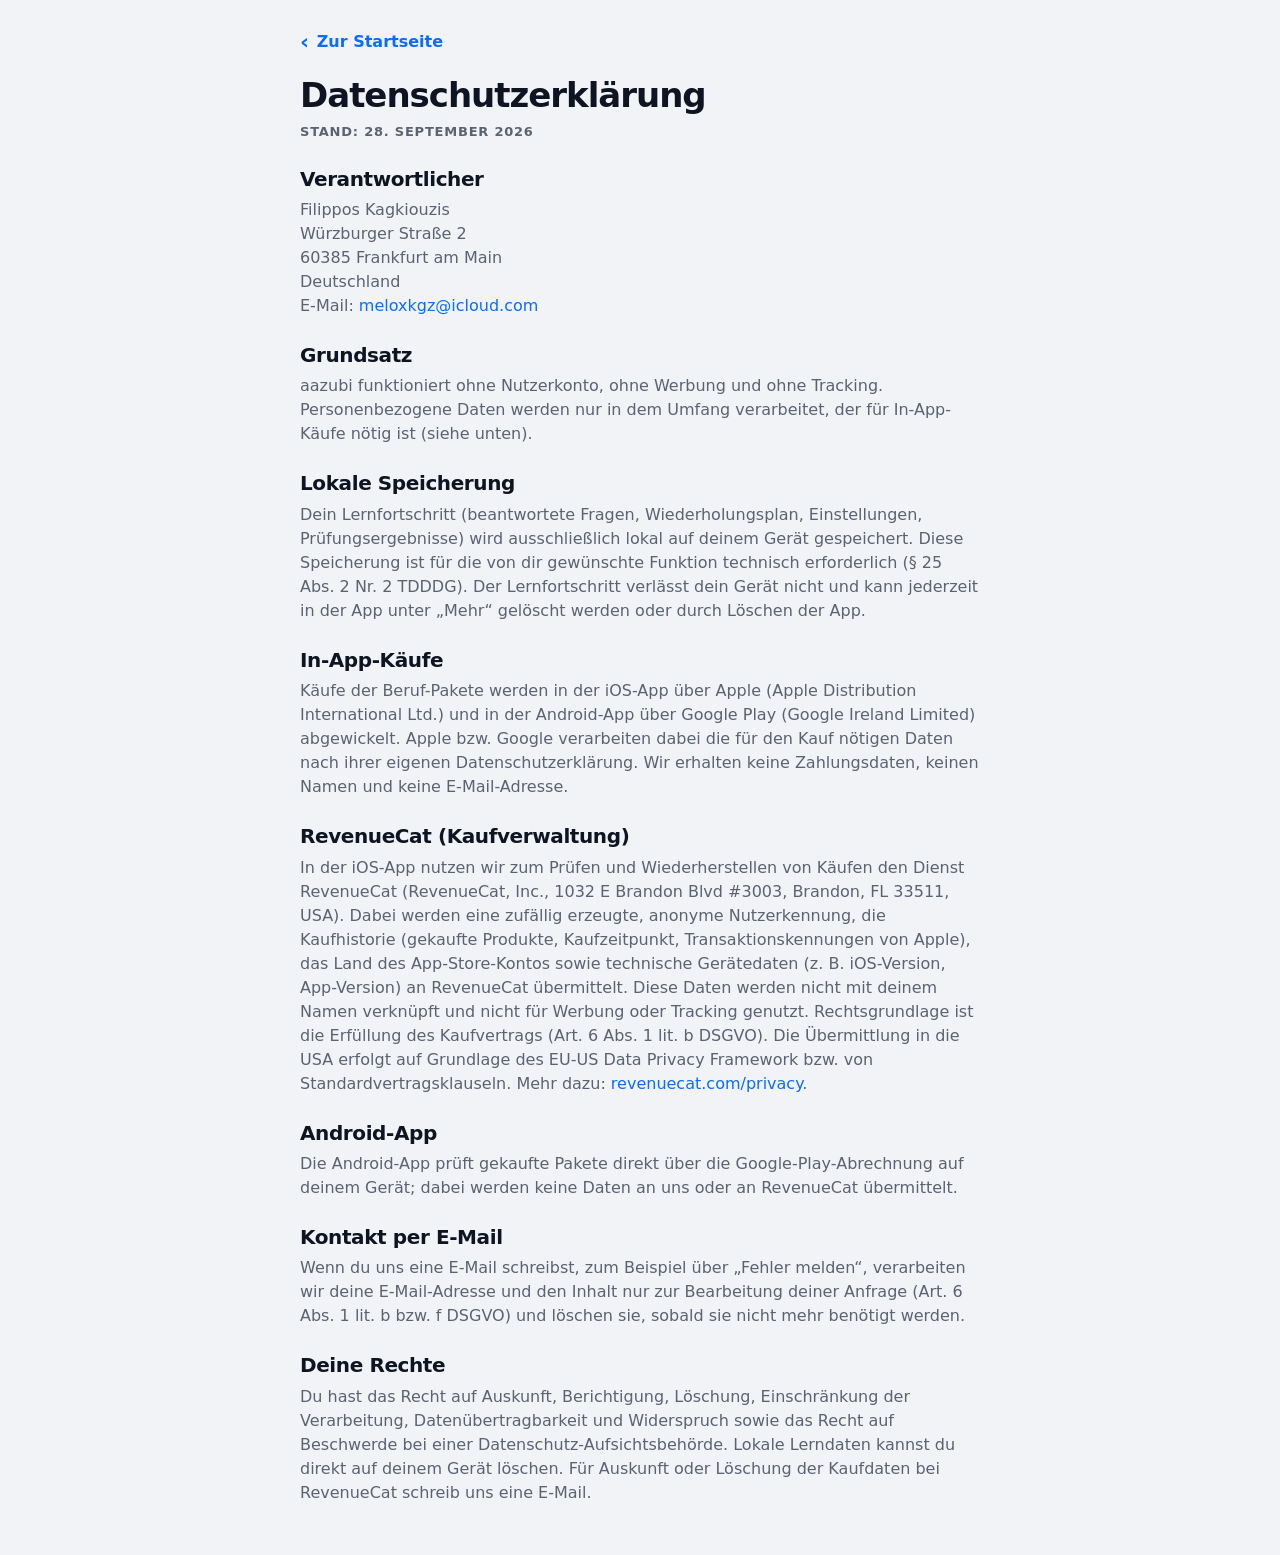
==== commit eb738c75: "Datenschutz/Support: Android-App über Google Play Co-Authored-By: Claude Opus 5.5 <noreply@anthropic" ====
--- a/datenschutz.html
+++ b/datenschutz.html
@@ -18,9 +18,11 @@
     <h2>Lokale Speicherung</h2>
     <p>Dein Lernfortschritt (beantwortete Fragen, Wiederholungsplan, Einstellungen, Prüfungsergebnisse) wird ausschließlich lokal auf deinem Gerät gespeichert. Diese Speicherung ist für die von dir gewünschte Funktion technisch erforderlich (§ 25 Abs. 2 Nr. 2 TDDDG). Der Lernfortschritt verlässt dein Gerät nicht und kann jederzeit in der App unter „Mehr“ gelöscht werden oder durch Löschen der App.</p>
     <h2>In-App-Käufe</h2>
-    <p>Käufe der Beruf-Pakete werden über Apple (Apple Distribution International Ltd.) abgewickelt. Apple verarbeitet dabei die für den Kauf nötigen Daten nach eigener Datenschutzerklärung. Wir erhalten keine Zahlungsdaten, keinen Namen und keine E-Mail-Adresse.</p>
+    <p>Käufe der Beruf-Pakete werden in der iOS-App über Apple (Apple Distribution International Ltd.) und in der Android-App über Google Play (Google Ireland Limited) abgewickelt. Apple bzw. Google verarbeiten dabei die für den Kauf nötigen Daten nach ihrer eigenen Datenschutzerklärung. Wir erhalten keine Zahlungsdaten, keinen Namen und keine E-Mail-Adresse.</p>
     <h2>RevenueCat (Kaufverwaltung)</h2>
-    <p>Um Käufe zu prüfen und auf neuen Geräten wiederherzustellen, nutzen wir den Dienst RevenueCat (RevenueCat, Inc., 1032 E Brandon Blvd #3003, Brandon, FL 33511, USA). Dabei werden eine zufällig erzeugte, anonyme Nutzerkennung, die Kaufhistorie (gekaufte Produkte, Kaufzeitpunkt, Transaktionskennungen von Apple), das Land des App-Store-Kontos sowie technische Gerätedaten (z. B. iOS-Version, App-Version) an RevenueCat übermittelt. Diese Daten werden nicht mit deinem Namen verknüpft und nicht für Werbung oder Tracking genutzt. Rechtsgrundlage ist die Erfüllung des Kaufvertrags (Art. 6 Abs. 1 lit. b DSGVO). Die Übermittlung in die USA erfolgt auf Grundlage des EU-US Data Privacy Framework bzw. von Standardvertragsklauseln. Mehr dazu: <a href="https://www.revenuecat.com/privacy">revenuecat.com/privacy</a>.</p>
+    <p>In der iOS-App nutzen wir zum Prüfen und Wiederherstellen von Käufen den Dienst RevenueCat (RevenueCat, Inc., 1032 E Brandon Blvd #3003, Brandon, FL 33511, USA). Dabei werden eine zufällig erzeugte, anonyme Nutzerkennung, die Kaufhistorie (gekaufte Produkte, Kaufzeitpunkt, Transaktionskennungen von Apple), das Land des App-Store-Kontos sowie technische Gerätedaten (z. B. iOS-Version, App-Version) an RevenueCat übermittelt. Diese Daten werden nicht mit deinem Namen verknüpft und nicht für Werbung oder Tracking genutzt. Rechtsgrundlage ist die Erfüllung des Kaufvertrags (Art. 6 Abs. 1 lit. b DSGVO). Die Übermittlung in die USA erfolgt auf Grundlage des EU-US Data Privacy Framework bzw. von Standardvertragsklauseln. Mehr dazu: <a href="https://www.revenuecat.com/privacy">revenuecat.com/privacy</a>.</p>
+    <h2>Android-App</h2>
+    <p>Die Android-App prüft gekaufte Pakete direkt über die Google-Play-Abrechnung auf deinem Gerät; dabei werden keine Daten an uns oder an RevenueCat übermittelt.</p>
     <h2>Kontakt per E-Mail</h2>
     <p>Wenn du uns eine E-Mail schreibst, zum Beispiel über „Fehler melden“, verarbeiten wir deine E-Mail-Adresse und den Inhalt nur zur Bearbeitung deiner Anfrage (Art. 6 Abs. 1 lit. b bzw. f DSGVO) und löschen sie, sobald sie nicht mehr benötigt werden.</p>
     <h2>Deine Rechte</h2>
